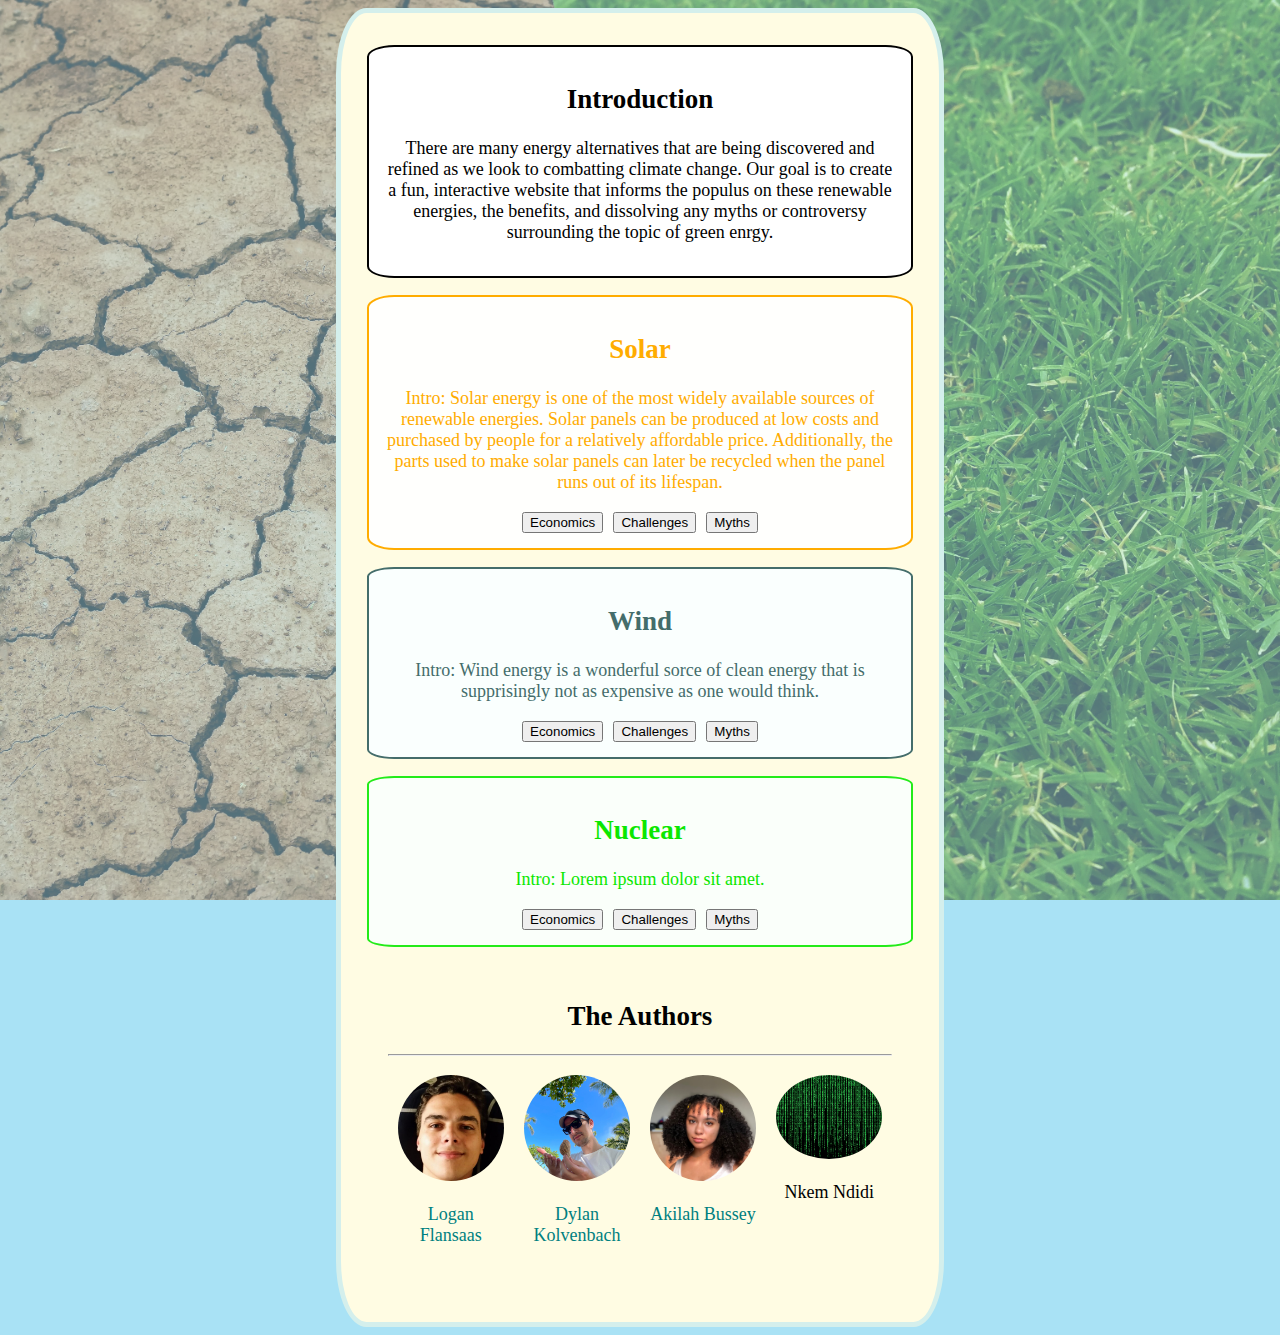
==== docs/index.html @ dd301346 "Update index.html" ====
<!DOCTYPE html>
<html>
<head>
	<title>Group 7 - Clean Energy for Dummies</title>
	<link rel="stylesheet" type="text/css" href="css/project.css">
	<script src="https://code.jquery.com/jquery-3.5.1.min.js" integrity="sha256-9/aliU8dGd2tb6OSsuzixeV4y/faTqgFtohetphbbj0=" crossorigin="anonymous"></script>
	<script src="js/project.js" defer></script>
</head>
<body>

	<div id="content">

		<div id="intro">
			<h2>Introduction</h2>
			<p>There are many energy alternatives that are being discovered and refined as we look to combatting climate change. Our goal is to create a fun, interactive website that informs the populus on these renewable energies, the benefits, and dissolving any myths or controversy surrounding the topic of green enrgy.</p>
		</div>

		<div id="solar">

			<h2>Solar</h2>

				<div id="solar-intro">
					<p> Intro: Solar energy is one of the most widely available sources of renewable energies. Solar panels can be produced at low costs and purchased by people for a relatively affordable price. Additionally,  the parts used to make solar panels can later be recycled when the panel runs out of its lifespan.</p>
				</div>

				<div id="solar-economics" class="solarL1" class="expand" >
					<h3> Economics </h3>
					<p> Economics: As stated, solar is one of the most abundant and cost-efficient energy alternatives available right now. In this section, we will break down the Costs, Materials, and Land usage that goes into the manufacturing and use of solar energy. </p>

						<div id="solar-cost" class="solarL2">
							<h3> Cost </h3>
							<p>Many factors go into the cost of solar panels, but for this purpose we will specifically look at residential solar panels. As of 2021, the average cost for purchasing a 10 kW system in the United States is around $20,424. Originally, this system would cost $27,600, but the federal government mandates a 26% tax credit to all solar customers in the country. Over the past five years, the cost of solar panels has fallen by 18%, only contributing to the affordability and accesibility of this efficient and reliable clean energy source.</p>
						</div>

						<div id="solar-materials" class="solarL2">
							<h3> Materials </h3>
							<p>There are two types of solar panels; polycrystalline (lower efficiency, budget-friendly) and monocrystalline (greater efficiency, fewer panels needed). China currently stands as the lowest cost manufacturer of solar panels coming in at around $0.50 per watt, or $165 per panel (for a 330W panel) for polycrystalline panels. Each solar panel is made up of five major components; Silicon solar cells, Metal frame, Glass, 12V wires, and a bus wire. Even with some expensive parts like the glass and solar cells, solar is one of the most cost-effective green energies available today.
 							</p>
						</div>

						<div id="solar-land" class="solarL2">
							<h3> Land </h3>
							<p>The beauty of solar is that it can be installed on roofs, which means that no extra land is used up by an installation. There are some exceptions regarding permits, but our focus is on a typical residential home, where you can usually get the permits to install on your roof.
 							</p>
						</div>

				</div>

				<div id="solar-challenges" class="solarL1" class="expand">
					<h3> Challenges </h3>
					<p> The switch to solar requires a clear mindset and goal for those utilizing it: Combat climate change while saving money. With that mindset, you'd think everyone would easily jump on board with switching to solar. Here are some of the challenges that come when discussing the possibility of a switch.</p>

						<div id="solar-challenge1" class="solarL2">
							<h3> Challenge 1: Money invested elsewhere </h3>
							<p>For this example, we will be looking at a more national scale than just residential solar panels. The oil and fossil fuel industries control the money of energy sources. Political leaders has investments in this industry for the purpose of capital gain among other factors. This poses a huge threat to the future of solar panels. No further investments from the ultra-rich does not allow for the national expansion of the switch to solar. </p>
						</div>

						<div id="solar-challenge2" class="solarL2">
							<h3> Challenge 2: Politically driven misinformation </h3>
							<p>There is an agenda set up by big oil companies along with the federal government to supress the switch to clean energies. As stated in Challenge 1, oil companies and the ultra-rich control the investments of energy sources. Because of the ties political heads have with big oil companies, there have been many misguided souls who have fallen for the trap of believing everything they hear. Many false statements have been spread on the internet about clean energy, specifically solar. Myths such as: "Solar panels suck energy out of the sun, killing it faster". This is not a joke, people actually beleive this. This is all part of an agenda set up by big oil companies to distract the populus from the real threat to our pockets and our planet. </p>
						</div>

						<div id="solar-challenge3" class="solarL2">
							<h3> Challenge 3: Energy storage</h3>
							<p>Solar has one noticeable flaw, intermittent charging and the storage of excess energy. Intermittent charging is a challenge that can't be overcome without storing excess energy. In dark hours, solar panels cannot absorb any light energy from the sun, so the energy that is not used to power homes, needs to be used up or stored. Although a solution for storing energy already exists in the form of a battery, the production of a battery to store that amount of energy is costly and typically unethical or harmful to the environment in some way. Finding a way to store energy so it can be used for later is an important discussion to have for the future of solar power and clean energy in general.</p>
						</div>

				</div>

				<div id="solar-myths" class="solarL1" class="expand">
					<h3> Myths </h3>
					<p> Myths: Solar energy and its benefits have been shrouded with backlash containing myths and controversies. Here are a few of those myths and mis-information.</p>

					<div id="solar-myth1" class="solarL2">
						<h3> Myth 1: Too expensive </h3>
						<p>As stated before, solar is one of the cheapest green energies and has the federal tax credit to save money. You can also save more than you invest with solar’s help to power your home.
 						</p>
					</div>

					<div id="solar-myth2" class="solarL2">
						<h3> Myth 2: Installation is complicated and maintenance is costly </h3>
						<p>Most companies take care of everything for you so you just have to pay them and everything is done for you. In terms oof the maintenance of solar panels, taking a garden hose and washing the surface of the panel to clear of dust and debris is typically all that needs to be done on a monthly basis.</p>
					</div>

					<div id="solar-myth3" class="solarL2">
						<h3> Myth 3: Unreliable </h3>
						<p>Unlike other energies, solar is a stationary system so none of the parts wear down. The materials used in the construction are accounted for when measuring up against the harmful exposure to sunlight for many years. The metal frame made from aluminum doesn't rust either, making it virtually indestructable when faced with daily weather patterns. Clouds and cold weather are also a common concern, but these factors do not drastically effect the perfomance of a solar panel.
 						</p>
					</div>

				</div>

		</div>

		<div id="wind">

			<h2>Wind</h2>

				<div id="wind-intro">
					<p> Intro: Wind energy is a wonderful sorce of clean energy that is supprisingly not as expensive as one would think. </p>
				</div>

				<div id="wind-economics" class="windL1" class="expand">
					<h3> Economics </h3>
					<p> Economics: Wind energy has a lot of potential to be a really good source of clean and affordable energy. These are broken down is sections of cost, materials and land usage. </p>

							<div id="wind-cost" class="windL2">
								<h3> Cost </h3>
								<p>
										 As of recently the cost of wind sourced energy per kWh has fallen between 44%-78%. Based on 2019 information the average globe-waited cost of onshore wind farms was USD $0.053/kWh while farms set in country and region areas were about between USD $0.051 and USD $0.099/kWh. Though with newer technologies the cost of wind energy is decreasing as time goes on.

								 </p>
							</div>

							<div id="wind-materials" class="windL2">
								<h3> Materials </h3>
								<p>
								The cost of construction of wind energy will vary depending on the region in which they are placed. The overall cost of construction over time has been going down as well. For instance, the average USA cost for onshore wind energy was about $1,391/kW based on 2019 research; which is about a 75% decrease since 2013. Then for most of the midwest states the average was $1,637/kW
							 </p>
							</div>

							<div id="wind-land" class="windL2">
								<h3> Land </h3>
								<p>
								 In the USA for direct land use wind turbines take up about per megawatt 3 quarters of an acre. 1.5 acres can fit 2/megawatt turbine

								 </p>
							</div>

				</div>

				<div id="wind-challenges" class="windL1" class="expand">
					<h3> Challenges </h3>
					<p> Challenges: As nice as it sounds to just switch over to wind energy there are still some challenges we need to overcome and understand. </p>

					<div id="wind-challenge1" class="windL2">
						<h3> Having Better understanding of wind flow in different regions </h3>
						<p> 1: When it comes to wind energy of course it relies on wind to generate energy. Though we need to have more knowledge and understanding of how wind flows in different areas with more complicated layouts. With filling this gap in our knowledge we would be able to more accurately and productively operate larger wind power plants. </p>
					</div>

					<div id="wind-challenge2" class="windL2">
						<h3> Improving the knowledge of wind turbines and the land </h3>
						<p> 2: Once again we have a bit of a gap in our knowledge on setting up the most efficient system and dynamics of these large rotating machines. The things we need to think about are things such as the sizing, whether it could be transportable, and also the recycling of the actual material. </p>
					</div>

					<div id="wind-challenge3" class="windL2">
						<h3> Making wind power operate with grid systems </h3>
						<p> 3:It is not so simple to switch over to wind centered energy, especially because there is already a system in place. So this can be challenging in being able to create a new system that is efficient and effective. The system will need to be able to be predictable, resilient as well as reliable.  </p>
					</div>

				</div>

				<div id="wind-myths" class="windL1" class="expand">
					<h3> Myths </h3>
					<p> Myths: There are a lot of myths about wind energy. here are a few of them. </p>

					<div id="wind-myth1" class="windL2">
						<h3>  1: Wind turbines are loud </h3>
						<p> Due to new technologies this no longer is an issue as these new technologies make the noise less noise as one would think. Plus the closest a wind turbine can be to homes is about 300 meters anyways. Also compared to a blow dry that perdises 80 to 90 decibels a wind turbine creates 40 decibels, so wind turbines are actually quieter than a blow dryer.
							</p>
          </div>
					<div id="wind-myth2" class="windL2">
						<h3>  2: Wind turbines cause a danger to birds </h3>
 						<p>
 							That can cause some harm to birds.
Though wind energy farms work with wildlife groups to help prevent bird death by turning off the turbines when birds are most active.

 						</p>
					</div>

					<div id="wind-myth3" class="windL2">
						<h3>  3: Wind turbines are inconsistent and unpredictable </h3>
						<p>
							It may be true that the wind itself can be quite inconsistent, so of course you'd think that the wind turbines might be too. Well that's not the case, most wind turbines There are batteries that are able to store extra and backup wind energy. So even if there “isn't any'' wind there are reserves
							 </p>
					</div>

				</div>

		</div>

		<div id="nuclear">

			<h2>Nuclear</h2>

				<div id="nuclear-intro">
					<p> Intro: Lorem ipsum dolor sit amet. </p>
				</div>

				<div id="nuclear-economics" class="nuclearL1" class="expand">
					<h3> Economics </h3>
					<p> Economics: Lorem ipsum dolor sit amet. </p>

					<div id="nuclear-cost" class="nuclearL2">
						<h3> Cost </h3>
						<p> Cost: Lorem ipsum dolor sit amet. </p>
					</div>

					<div id="nuclear-materials" class="nuclearL2">
						<h3> Materials </h3>
						<p> Materials: Lorem ipsum dolor sit amet. </p>
					</div>

					<div id="nuclear-land" class="nuclearL2">
						<h3> Land </h3>
						<p> Land: Lorem ipsum dolor sit amet. </p>
					</div>

				</div>

				<div id="nuclear-challenges" class="nuclearL1" class="expand">
					<h3> Challenges </h3>
					<p> Challenges: Lorem ipsum dolor sit amet. </p>

					<div id="nuclear-challenge1" class="nuclearL2">
						<h3> Challenge1 </h3>
						<p> 1: Lorem ipsum dolor sit amet. </p>
					</div>

					<div id="nuclear-challenge2" class="nuclearL2">
						<h3> Challenge2 </h3>
						<p> 2: Lorem ipsum dolor sit amet. </p>
					</div>

					<div id="nuclear-challenge3" class="nuclearL2">
						<h3> Challenge3 </h3>
						<p> 3: Lorem ipsum dolor sit amet. </p>
					</div>

				</div>

				<div id="nuclear-myths" class="nuclearL1" class="expand">
					<h3> Myths </h3>
					<p> Myths: Lorem ipsum dolor sit amet. </p>

					<div id="nuclear-myth1" class="nuclearL2">
						<h3> Myth1 </h3>
						<p> 1: Lorem ipsum dolor sit amet. </p>
					</div>

					<div id="nuclear-myth2" class="nuclearL2">
						<h3> Myth2 </h3>
						<p> 2: Lorem ipsum dolor sit amet. </p>
					</div>

					<div id="nuclear-myth3" class="nuclearL2">
						<h3> Myth3 </h3>
						<p> 3: Lorem ipsum dolor sit amet. </p>
					</div>

				</div>

		</div>

		<div id="authors">

			<h2>The Authors</h2><hr>

			<div class="row">
  			<div class="column">
    			<img id="Logan" src="img/Logan.jpg" style="width:100%">
					<p style="text-align:center;"> <a href= "https://g4m3rpri3st.github.io/art101/index.html">Logan Flansaas</a></p>
	  		</div>
	  		<div class="column">
	    		<img id="Dylan" src="img/Dylan.jpg" style="width:100%">
					<p style="text-align:center;"> <a href="https://dkolvenb.github.io/art101/dkolvenbach.html">Dylan Kolvenbach</a></p>
	  		</div>
	  		<div class="column">
	    		<img id="Akilah" src="img/Akilah.jpg" style="width:100%">
					<p style="text-align:center;"> <a href="https://akilahsb.github.io/art101/"> Akilah Bussey</a></p>
	  		</div>
				<div class="column">
	    		<img id="Nkem" src="img/matrix.jpg" style="width:100%">
					<p style="text-align:center;"> Nkem Ndidi</p>
	  		</div>
			</div>
		</div>

	</div>
</body>
</html>
---- docs/css/project.css ----
body {
  background-color: #a9e2f5;
  align-content: center;
}

body::after {
  content: "";
  background-image: url("../img/climateContrast.jpg");
  background-repeat: no-repeat;
  background-size: cover;
  opacity: 0.5;
  left: 0;
  top: 0;
  width: 100%;
  height: 100%;
  background-position: center;
  position: fixed;
  z-index: -1;
}

#content {
  background-color: #FFFCE3;
  width: 45%;
  min-height: 500px;
  padding: 15px;
  margin: auto;
  border: solid 5px #d4efec;
  font-size: 18px;
  border-radius: 5%;
}

#intro {
  background-color: #FFFFFF;
  border: solid 2px #000000;
  border-radius: 5%;
  padding: 15px;
  width: 90%;
  margin: auto;
  margin-top: 3%;
  text-align: center;
}

#solar {
  color: #FFAC00;
  background-color: #FFFFFD;
  border: solid 2px #FFAC00;
  border-radius: 5%;
  padding: 15px;
  width: 90%;
  margin: auto;
  margin-top: 3%;
  text-align: center;
}

#wind {
  color: #446D6B;
  background-color: #FAFFFE;
  border: solid 2px #446D6B;
  border-radius: 5%;
  padding: 15px;
  width: 90%;
  margin: auto;
  margin-top: 3%;
  text-align: center;
}

#nuclear {
  color: #0BE700;
  background-color: #FAFFFA;
  border: solid 2px #23EB19;
  border-radius: 5%;
  padding: 15px;
  width: 90%;
  margin: auto;
  margin-top: 3%;
  text-align: center;
}

#authors {
  padding: 15px;
  margin: 3%;
  text-align: center;
}

.button {
  margin-left: 1%;
  margin-right: 1%;
}

.row {
  display: flex;
}

.column {
  flex: 25%;
  margin: 2%;
}

#Logan {
  border-radius: 50%;
}

#Dylan {
  border-radius: 50%;
}

#Akilah {
  border-radius: 50%;
}

#Nkem {
  border-radius: 50%;
}

.expand {
  display: none;
}

.solarL1{
  display: none;
}

.solarL2{
  display: none;
}

.windL1{
  display: none;
}

.windL2{
  display: none;
}

.nuclearL1{
  display: none;
}

.nuclearL2{
  display: none;
}

a:link {
  text-decoration: none;
  color: teal;
}

a:visited {
  text-decoration: none;
  color: teal;
}

a:hover {
  text-decoration: underline;
}
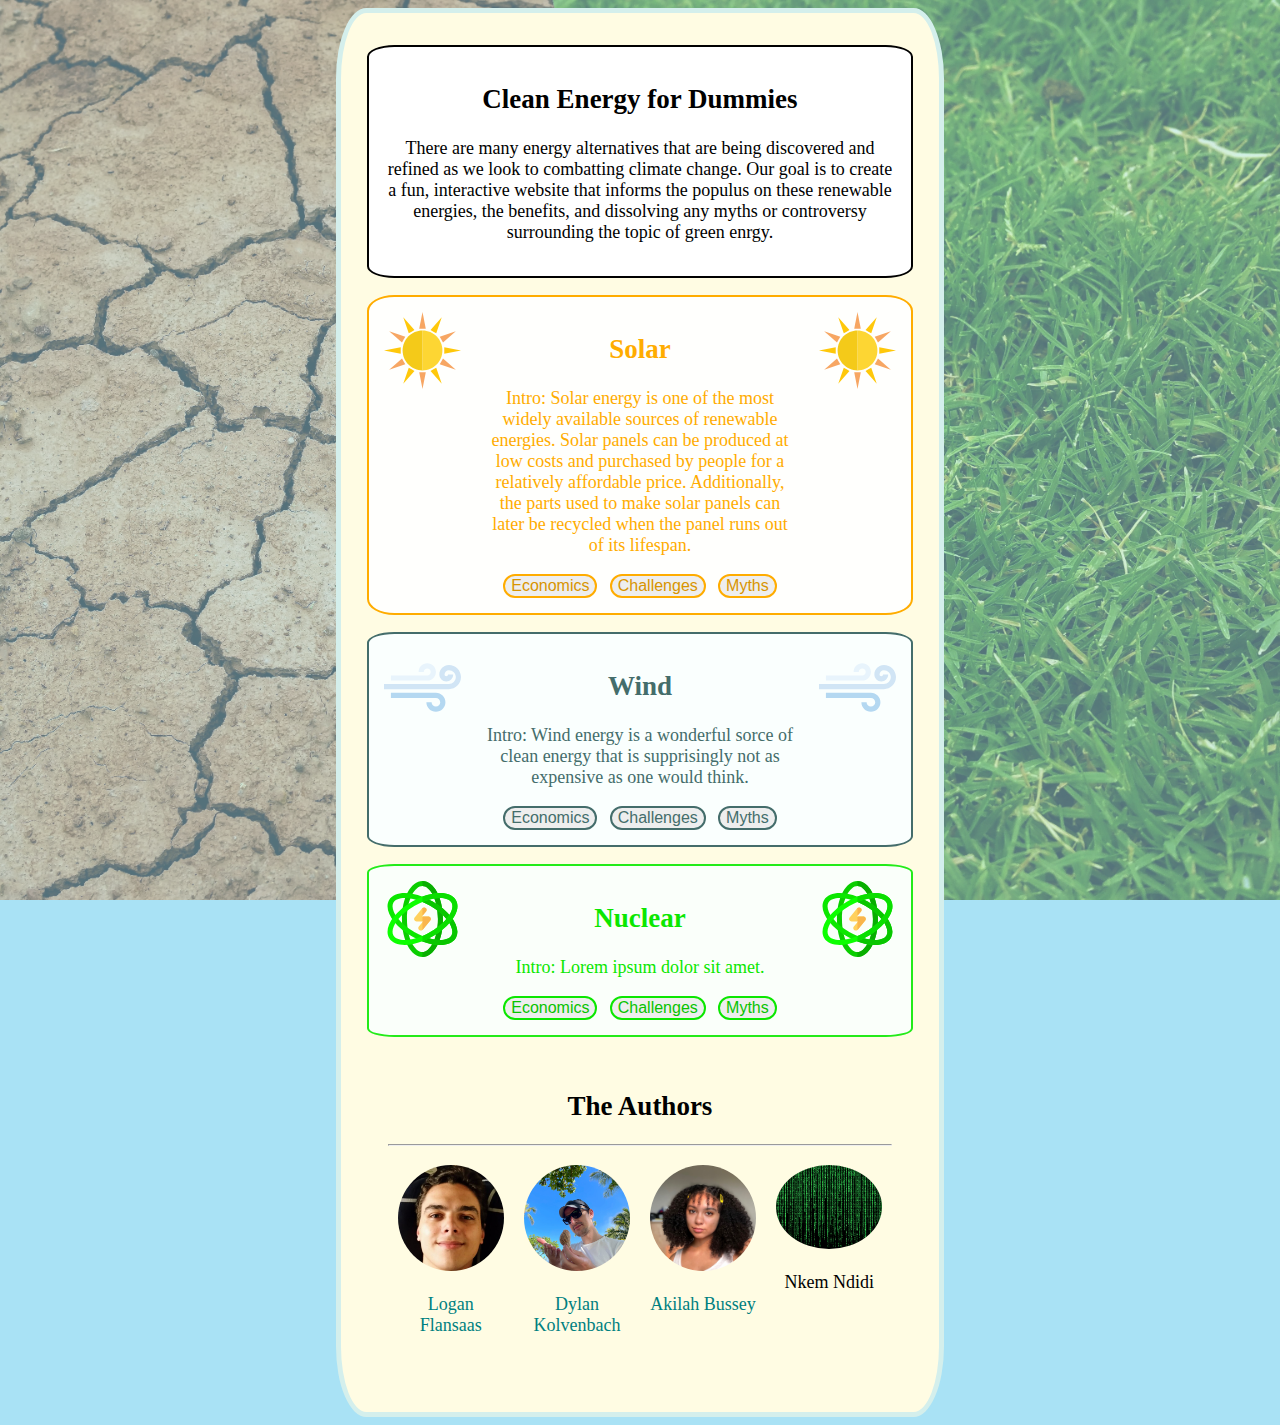
==== commit 2f0eb99e: "Pictures and buttons" ====
--- a/docs/index.html
+++ b/docs/index.html
@@ -11,13 +11,14 @@
 	<div id="content">
 
 		<div id="intro">
-			<h2>Introduction</h2>
+			<h2>Clean Energy for Dummies</h2>
 			<p>There are many energy alternatives that are being discovered and refined as we look to combatting climate change. Our goal is to create a fun, interactive website that informs the populus on these renewable energies, the benefits, and dissolving any myths or controversy surrounding the topic of green enrgy.</p>
 		</div>
 
 		<div id="solar">
 
-			<h2>Solar</h2>
+			<img src="img/sun.svg" class="icon" align="left"><img src="img/sun.svg" class="icon" align="right">
+			<h2> Solar </h2>
 
 				<div id="solar-intro">
 					<p> Intro: Solar energy is one of the most widely available sources of renewable energies. Solar panels can be produced at low costs and purchased by people for a relatively affordable price. Additionally,  the parts used to make solar panels can later be recycled when the panel runs out of its lifespan.</p>
@@ -94,7 +95,8 @@
 
 		<div id="wind">
 
-			<h2>Wind</h2>
+			<img src="img/wind.svg" class="icon" align="left"><img src="img/wind.svg" class="icon" align="right">
+			<h2> Wind </h2>
 
 				<div id="wind-intro">
 					<p> Intro: Wind energy is a wonderful sorce of clean energy that is supprisingly not as expensive as one would think. </p>
@@ -181,6 +183,7 @@
 
 		<div id="nuclear">
 
+			<img src="img/atomic.svg" class="icon" align="left"><img src="img/atomic.svg" class="icon" align="right">
 			<h2>Nuclear</h2>
 
 				<div id="nuclear-intro">
--- a/docs/css/project.css
+++ b/docs/css/project.css
@@ -52,6 +52,11 @@
   text-align: center;
 }
 
+#solar-intro {
+  max-width: 60%;
+  margin: auto;
+}
+
 #wind {
   color: #446D6B;
   background-color: #FAFFFE;
@@ -64,6 +69,11 @@
   text-align: center;
 }
 
+#wind-intro {
+  max-width: 60%;
+  margin: auto;
+}
+
 #nuclear {
   color: #0BE700;
   background-color: #FAFFFA;
@@ -76,15 +86,80 @@
   text-align: center;
 }
 
+#nuclear-intro {
+  max-width: 60%;
+  margin: auto;
+}
+
 #authors {
   padding: 15px;
   margin: 3%;
   text-align: center;
 }
 
-.button {
-  margin-left: 1%;
-  margin-right: 1%;
+.icon {
+  height: 15%;
+  width: 15%;
+}
+
+.solarBtn {
+  margin-left: 2%;
+  margin-right: 2%;
+  border-radius: 12px;
+  color: #D89400;
+  background-color: #EEEEEE;
+  border: 2px solid #FFAC00;
+  font-size: 16px;
+  transition-duration: 0.25s;
+}
+
+.solarBtn:hover {
+  background-color: #FFAC00;
+  color: #FFFFFF;
+}
+
+.solarBtn:active {
+  opacity: 0.7;
+}
+
+.windBtn {
+  margin-left: 2%;
+  margin-right: 2%;
+  border-radius: 12px;
+  color: #446D6B;
+  background-color: #EEEEEE;
+  border: 2px solid #446D6B;
+  font-size: 16px;
+  transition-duration: 0.25s;
+}
+
+.windBtn:hover {
+  background-color: #446D6B;
+  color: #FFFFFF;
+}
+
+.windBtn:active {
+  opacity: 0.7;
+}
+
+.nuclearBtn {
+  margin-left: 2%;
+  margin-right: 2%;
+  border-radius: 12px;
+  color: #09C300;
+  background-color: #EEEEEE;
+  border: 2px solid #0BE700;
+  font-size: 16px;
+  transition-duration: 0.2s;
+}
+
+.nuclearBtn:hover {
+  background-color: #0BE700;
+  color: #FFFFFF;
+}
+
+.nuclearBtn:active {
+  opacity: 0.7;
 }
 
 .row {
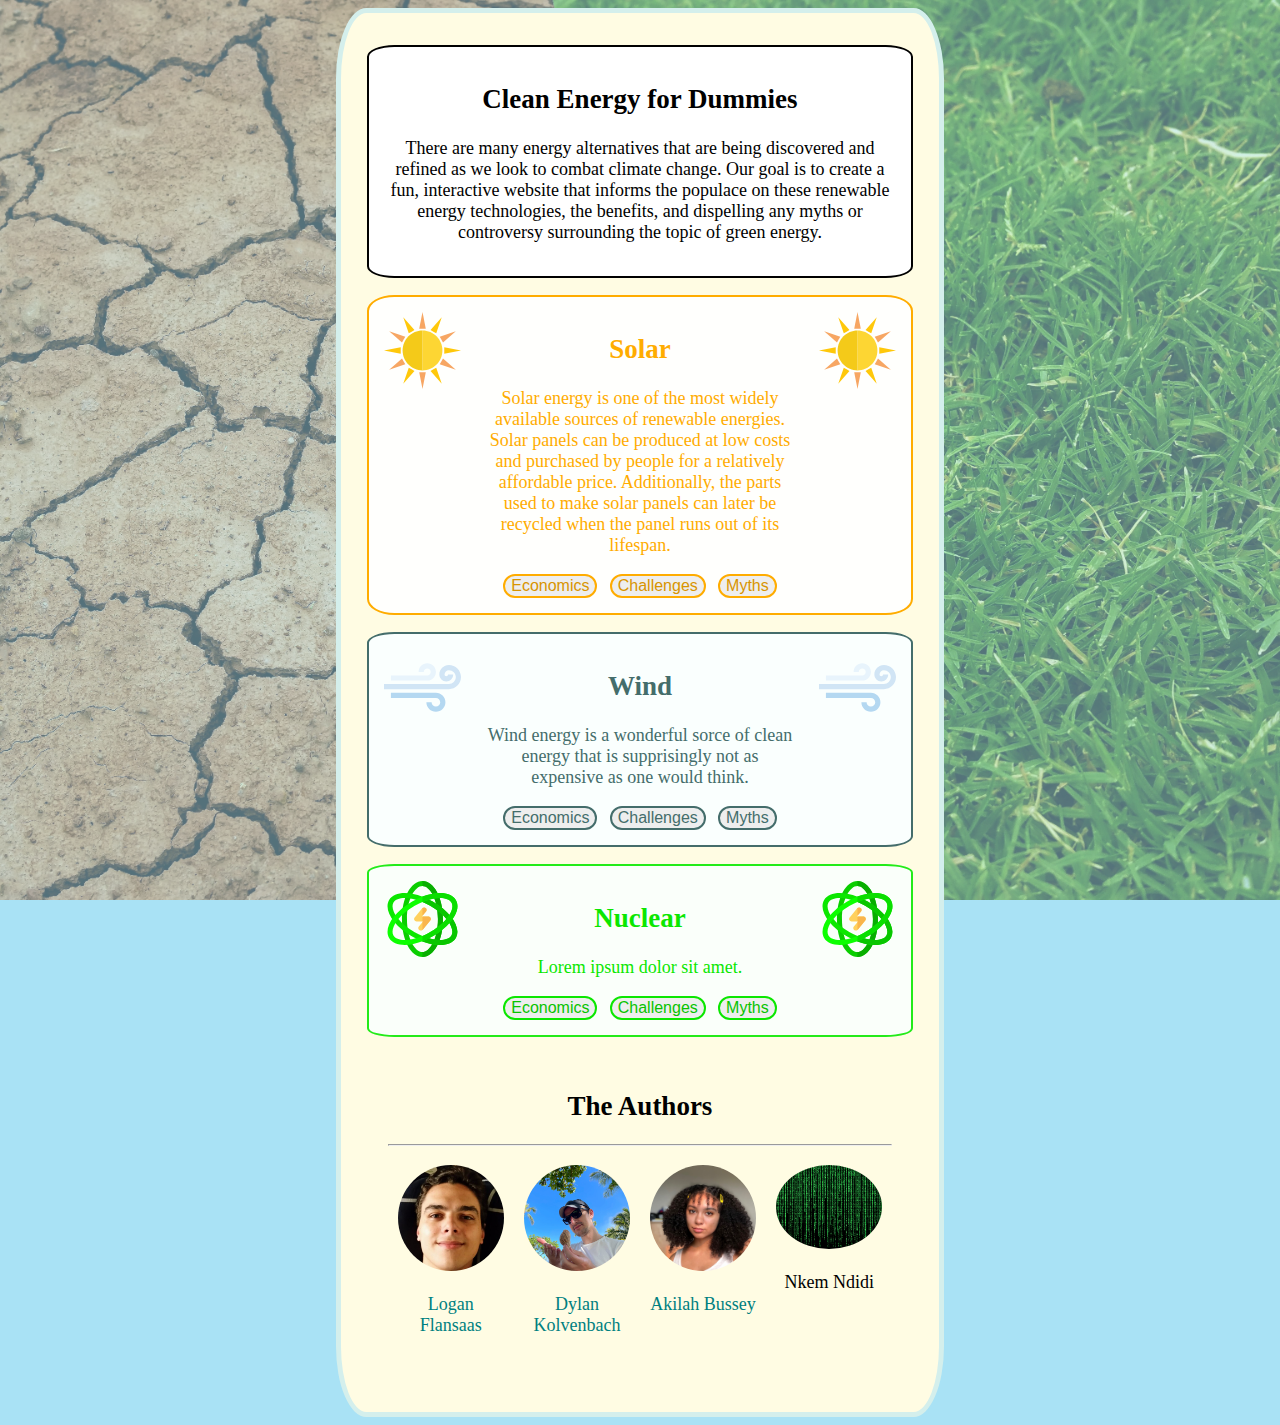
==== commit d1b7a6ce: "Update index.html" ====
--- a/docs/index.html
+++ b/docs/index.html
@@ -12,7 +12,7 @@
 
 		<div id="intro">
 			<h2>Clean Energy for Dummies</h2>
-			<p>There are many energy alternatives that are being discovered and refined as we look to combatting climate change. Our goal is to create a fun, interactive website that informs the populus on these renewable energies, the benefits, and dissolving any myths or controversy surrounding the topic of green enrgy.</p>
+			<p>There are many energy alternatives that are being discovered and refined as we look to combat climate change. Our goal is to create a fun, interactive website that informs the populace on these renewable energy technologies, the benefits, and dispelling any myths or controversy surrounding the topic of green energy.</p>
 		</div>
 
 		<div id="solar">
@@ -21,12 +21,12 @@
 			<h2> Solar </h2>
 
 				<div id="solar-intro">
-					<p> Intro: Solar energy is one of the most widely available sources of renewable energies. Solar panels can be produced at low costs and purchased by people for a relatively affordable price. Additionally,  the parts used to make solar panels can later be recycled when the panel runs out of its lifespan.</p>
+					<p> Solar energy is one of the most widely available sources of renewable energies. Solar panels can be produced at low costs and purchased by people for a relatively affordable price. Additionally,  the parts used to make solar panels can later be recycled when the panel runs out of its lifespan.</p>
 				</div>
 
 				<div id="solar-economics" class="solarL1" class="expand" >
 					<h3> Economics </h3>
-					<p> Economics: As stated, solar is one of the most abundant and cost-efficient energy alternatives available right now. In this section, we will break down the Costs, Materials, and Land usage that goes into the manufacturing and use of solar energy. </p>
+					<p> As stated, solar is one of the most abundant and cost-efficient energy alternatives available right now. In this section, we will break down the Costs, Materials, and Land usage that goes into the manufacturing and use of solar energy. </p>
 
 						<div id="solar-cost" class="solarL2">
 							<h3> Cost </h3>
@@ -70,7 +70,7 @@
 
 				<div id="solar-myths" class="solarL1" class="expand">
 					<h3> Myths </h3>
-					<p> Myths: Solar energy and its benefits have been shrouded with backlash containing myths and controversies. Here are a few of those myths and mis-information.</p>
+					<p> Solar energy and its benefits have been shrouded with backlash containing myths and controversies. Here are a few of those myths and mis-information.</p>
 
 					<div id="solar-myth1" class="solarL2">
 						<h3> Myth 1: Too expensive </h3>
@@ -99,12 +99,12 @@
 			<h2> Wind </h2>
 
 				<div id="wind-intro">
-					<p> Intro: Wind energy is a wonderful sorce of clean energy that is supprisingly not as expensive as one would think. </p>
+					<p> Wind energy is a wonderful sorce of clean energy that is supprisingly not as expensive as one would think. </p>
 				</div>
 
 				<div id="wind-economics" class="windL1" class="expand">
 					<h3> Economics </h3>
-					<p> Economics: Wind energy has a lot of potential to be a really good source of clean and affordable energy. These are broken down is sections of cost, materials and land usage. </p>
+					<p> Wind energy has a lot of potential to be a really good source of clean and affordable energy. These are broken down is sections of cost, materials and land usage. </p>
 
 							<div id="wind-cost" class="windL2">
 								<h3> Cost </h3>
@@ -133,7 +133,7 @@
 
 				<div id="wind-challenges" class="windL1" class="expand">
 					<h3> Challenges </h3>
-					<p> Challenges: As nice as it sounds to just switch over to wind energy there are still some challenges we need to overcome and understand. </p>
+					<p> As nice as it sounds to just switch over to wind energy there are still some challenges we need to overcome and understand. </p>
 
 					<div id="wind-challenge1" class="windL2">
 						<h3> Having Better understanding of wind flow in different regions </h3>
@@ -154,7 +154,7 @@
 
 				<div id="wind-myths" class="windL1" class="expand">
 					<h3> Myths </h3>
-					<p> Myths: There are a lot of myths about wind energy. here are a few of them. </p>
+					<p> There are a lot of myths about wind energy. here are a few of them. </p>
 
 					<div id="wind-myth1" class="windL2">
 						<h3>  1: Wind turbines are loud </h3>
@@ -187,33 +187,33 @@
 			<h2>Nuclear</h2>
 
 				<div id="nuclear-intro">
-					<p> Intro: Lorem ipsum dolor sit amet. </p>
+					<p> Lorem ipsum dolor sit amet. </p>
 				</div>
 
 				<div id="nuclear-economics" class="nuclearL1" class="expand">
 					<h3> Economics </h3>
-					<p> Economics: Lorem ipsum dolor sit amet. </p>
+					<p> Lorem ipsum dolor sit amet. </p>
 
 					<div id="nuclear-cost" class="nuclearL2">
 						<h3> Cost </h3>
-						<p> Cost: Lorem ipsum dolor sit amet. </p>
+						<p> Lorem ipsum dolor sit amet. </p>
 					</div>
 
 					<div id="nuclear-materials" class="nuclearL2">
 						<h3> Materials </h3>
-						<p> Materials: Lorem ipsum dolor sit amet. </p>
+						<p> Lorem ipsum dolor sit amet. </p>
 					</div>
 
 					<div id="nuclear-land" class="nuclearL2">
 						<h3> Land </h3>
-						<p> Land: Lorem ipsum dolor sit amet. </p>
+						<p> Lorem ipsum dolor sit amet. </p>
 					</div>
 
 				</div>
 
 				<div id="nuclear-challenges" class="nuclearL1" class="expand">
 					<h3> Challenges </h3>
-					<p> Challenges: Lorem ipsum dolor sit amet. </p>
+					<p> Lorem ipsum dolor sit amet. </p>
 
 					<div id="nuclear-challenge1" class="nuclearL2">
 						<h3> Challenge1 </h3>
@@ -234,7 +234,7 @@
 
 				<div id="nuclear-myths" class="nuclearL1" class="expand">
 					<h3> Myths </h3>
-					<p> Myths: Lorem ipsum dolor sit amet. </p>
+					<p> Lorem ipsum dolor sit amet. </p>
 
 					<div id="nuclear-myth1" class="nuclearL2">
 						<h3> Myth1 </h3>
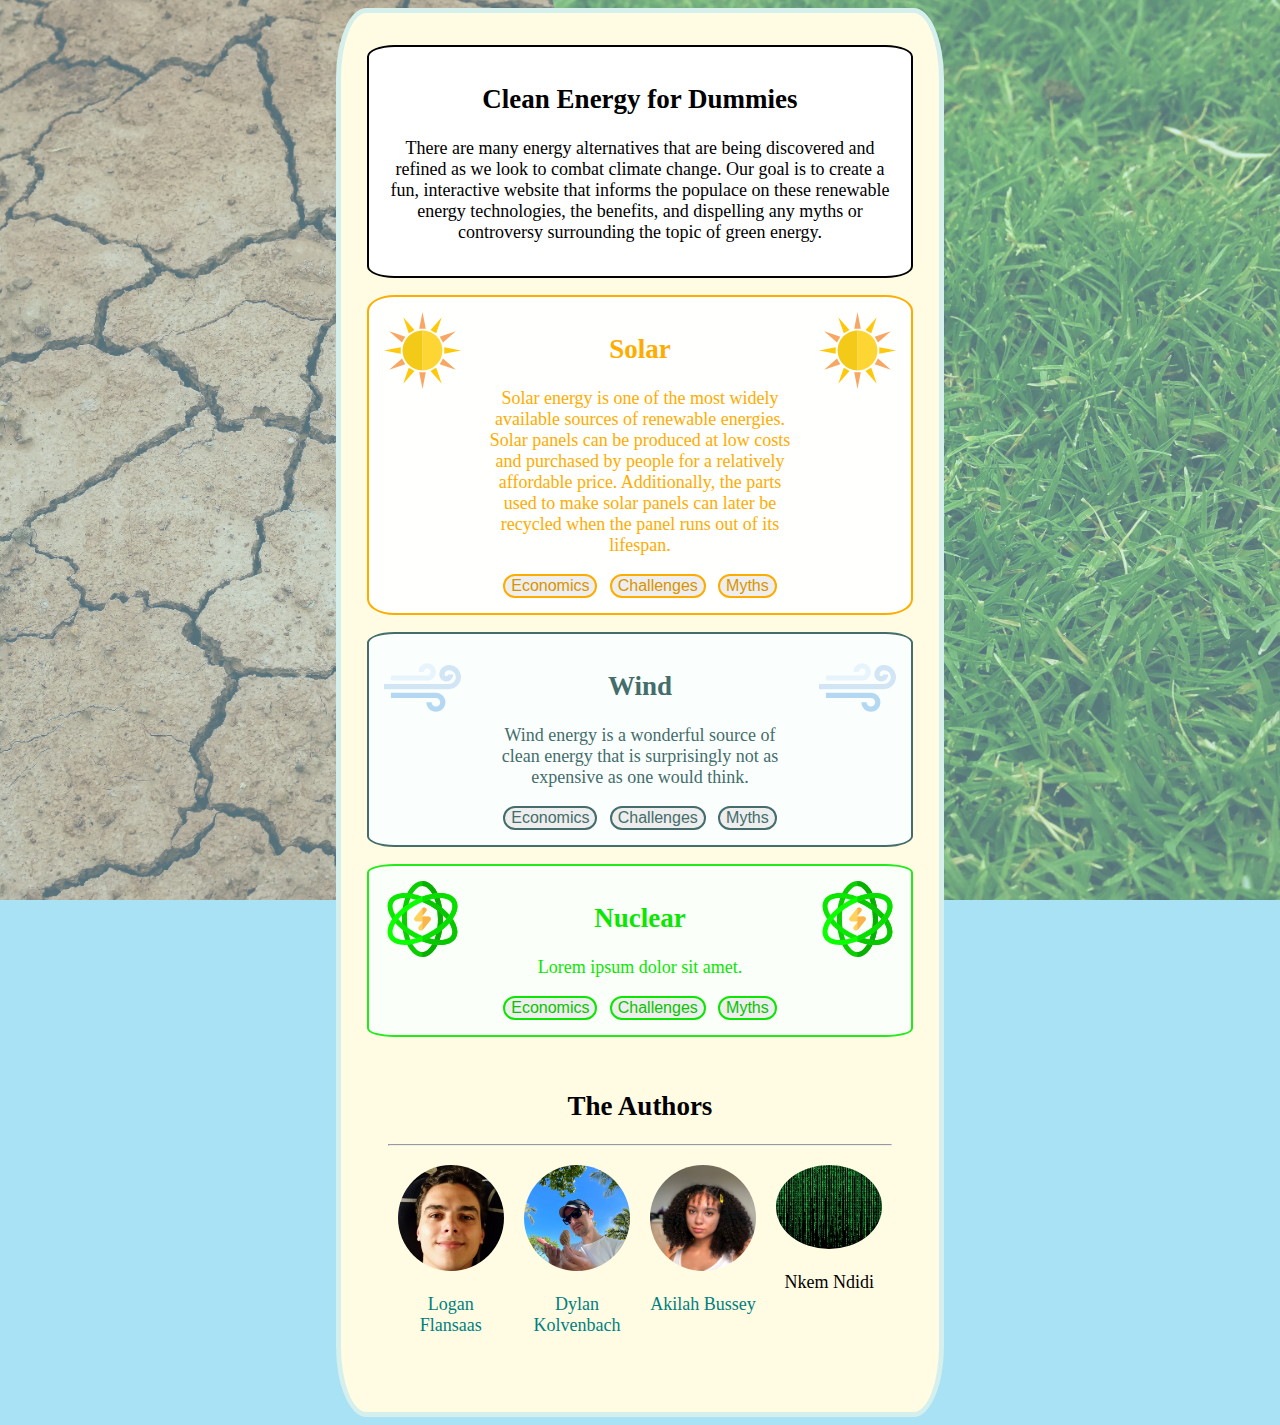
==== commit 71a94d3b: "Update index.html" ====
--- a/docs/index.html
+++ b/docs/index.html
@@ -99,7 +99,7 @@
 			<h2> Wind </h2>
 
 				<div id="wind-intro">
-					<p> Wind energy is a wonderful sorce of clean energy that is supprisingly not as expensive as one would think. </p>
+					<p> Wind energy is a wonderful source of clean energy that is surprisingly not as expensive as one would think. </p>
 				</div>
 
 				<div id="wind-economics" class="windL1" class="expand">
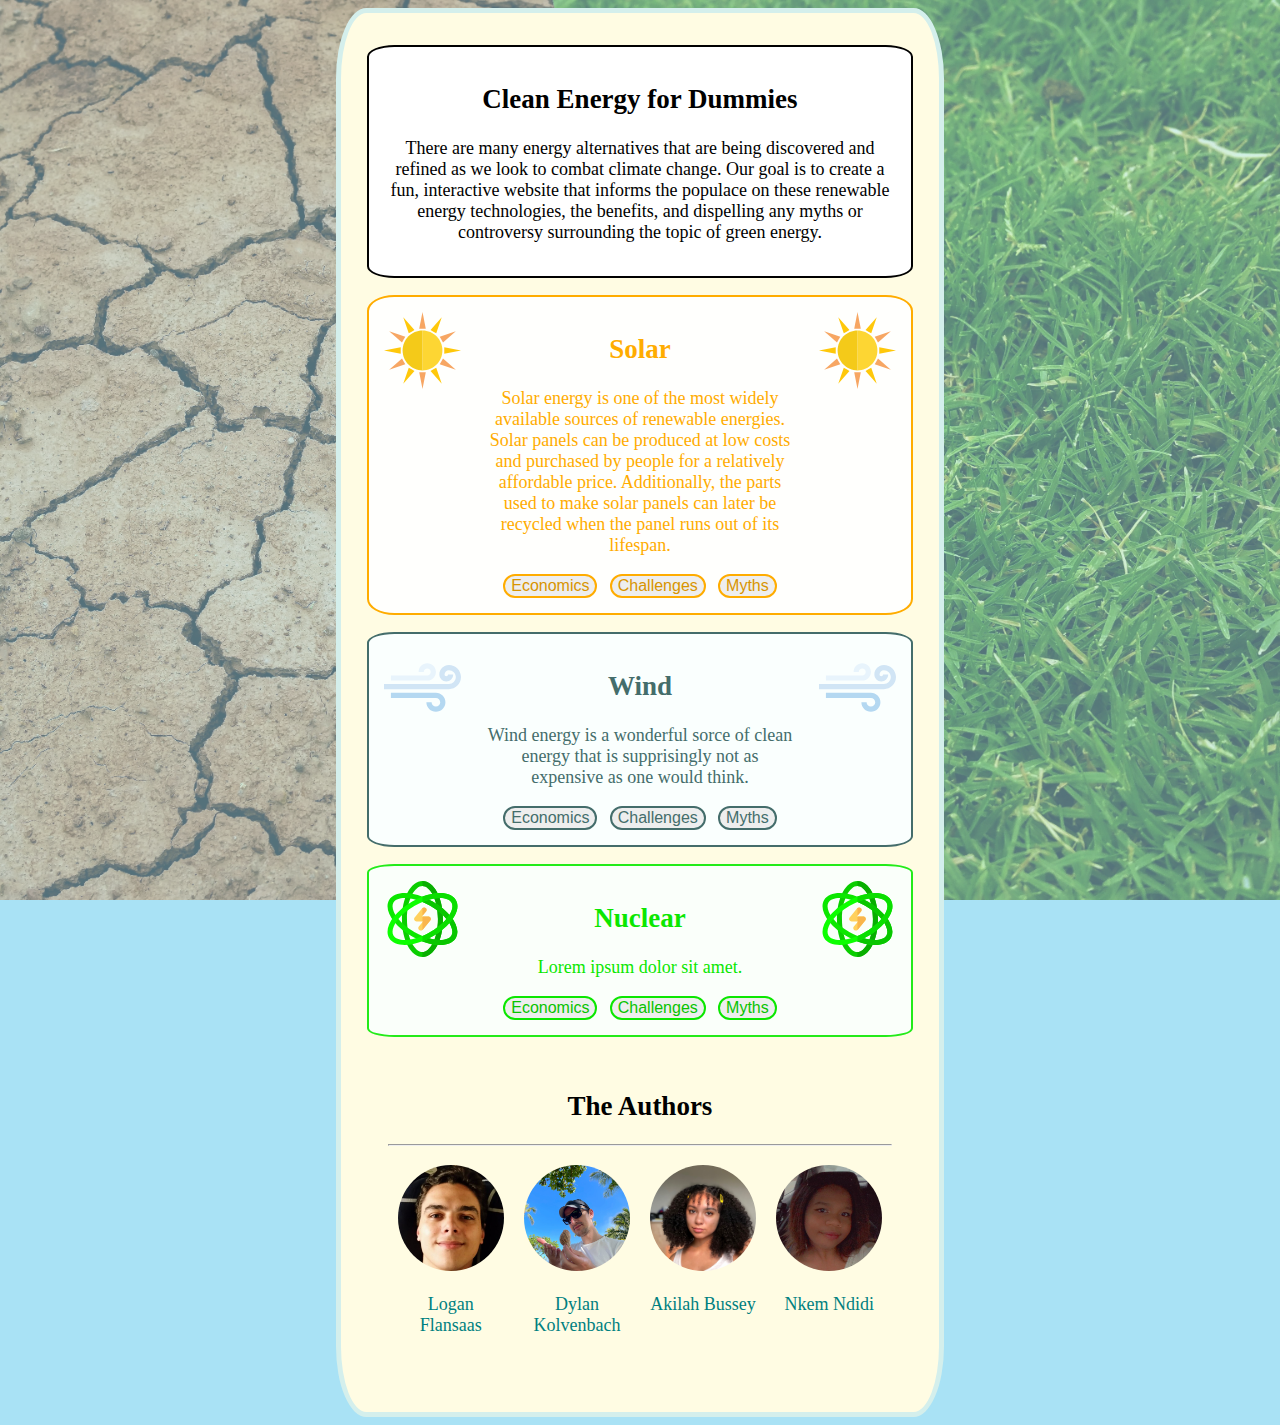
==== commit 034684b4: "Added Nkem" ====
--- a/docs/index.html
+++ b/docs/index.html
@@ -99,7 +99,7 @@
 			<h2> Wind </h2>
 
 				<div id="wind-intro">
-					<p> Wind energy is a wonderful source of clean energy that is surprisingly not as expensive as one would think. </p>
+					<p> Wind energy is a wonderful sorce of clean energy that is supprisingly not as expensive as one would think. </p>
 				</div>
 
 				<div id="wind-economics" class="windL1" class="expand">
@@ -273,8 +273,8 @@
 					<p style="text-align:center;"> <a href="https://akilahsb.github.io/art101/"> Akilah Bussey</a></p>
 	  		</div>
 				<div class="column">
-	    		<img id="Nkem" src="img/matrix.jpg" style="width:100%">
-					<p style="text-align:center;"> Nkem Ndidi</p>
+	    		<img id="Nkem" src="img/Nkem.jpg" style="width:100%">
+					<p style="text-align:center;"> <a href="https://akilahsb.github.io/art101/"> Nkem Ndidi </a></p>
 	  		</div>
 			</div>
 		</div>
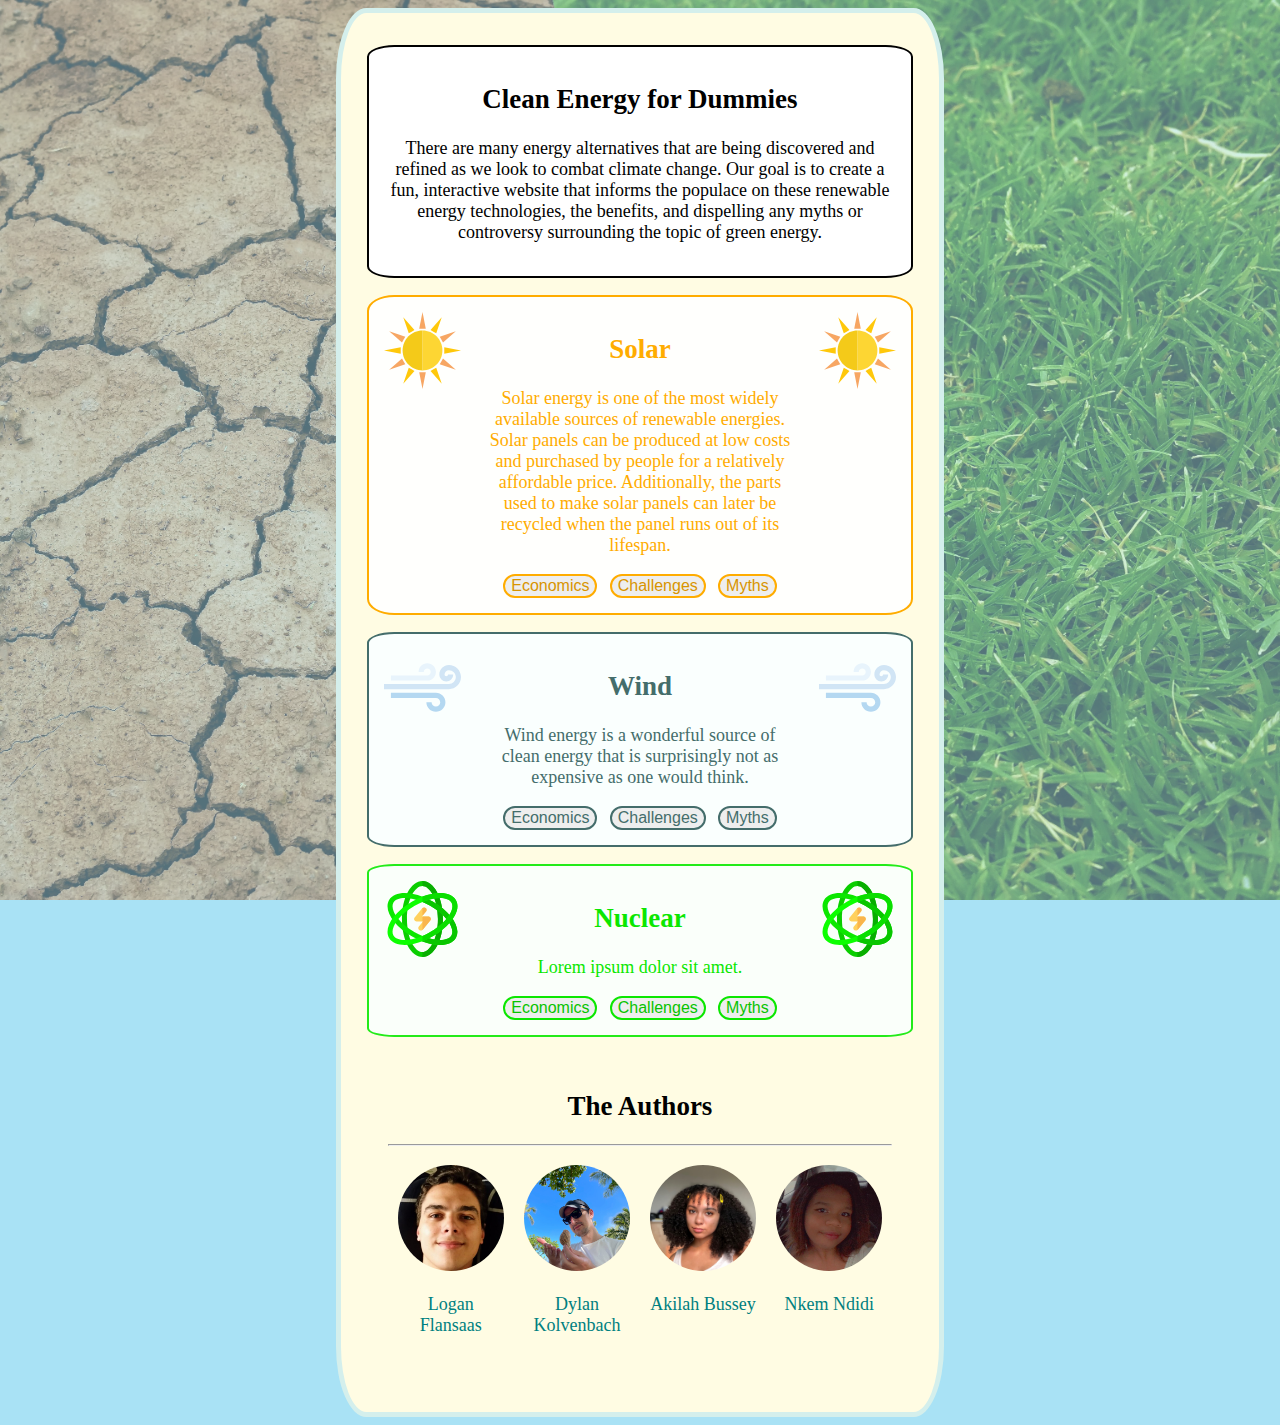
==== commit c387c997: "Merge branch 'main' of https://github.com/G4m3rpri3st/art_101_Energy_Dummies" ====
--- a/docs/index.html
+++ b/docs/index.html
@@ -99,7 +99,7 @@
 			<h2> Wind </h2>
 
 				<div id="wind-intro">
-					<p> Wind energy is a wonderful sorce of clean energy that is supprisingly not as expensive as one would think. </p>
+					<p> Wind energy is a wonderful source of clean energy that is surprisingly not as expensive as one would think. </p>
 				</div>
 
 				<div id="wind-economics" class="windL1" class="expand">
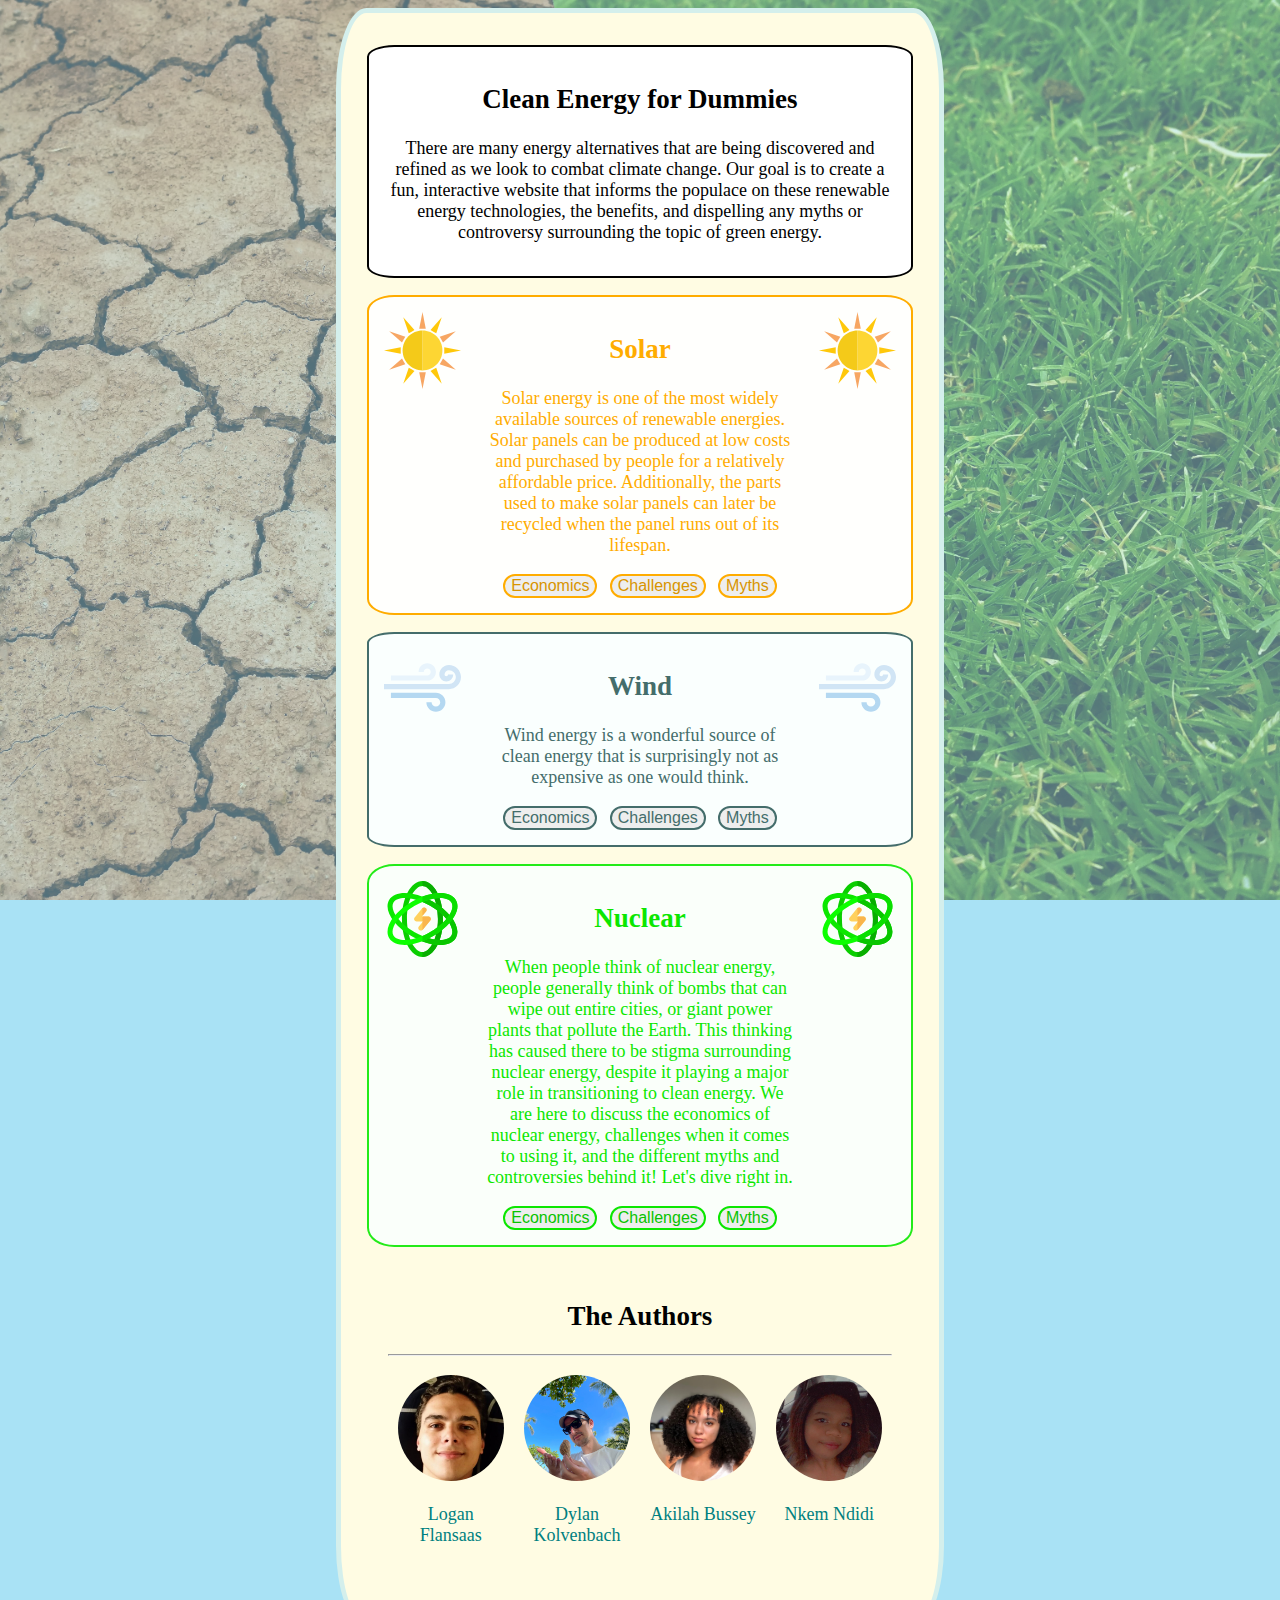
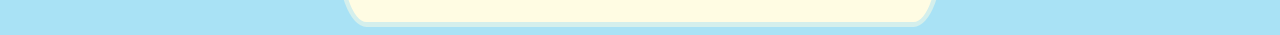
==== commit 1a81cd6b: "Update index.html" ====
--- a/docs/index.html
+++ b/docs/index.html
@@ -52,17 +52,17 @@
 					<p> The switch to solar requires a clear mindset and goal for those utilizing it: Combat climate change while saving money. With that mindset, you'd think everyone would easily jump on board with switching to solar. Here are some of the challenges that come when discussing the possibility of a switch.</p>
 
 						<div id="solar-challenge1" class="solarL2">
-							<h3> Challenge 1: Money invested elsewhere </h3>
+							<h3> Money invested elsewhere </h3>
 							<p>For this example, we will be looking at a more national scale than just residential solar panels. The oil and fossil fuel industries control the money of energy sources. Political leaders has investments in this industry for the purpose of capital gain among other factors. This poses a huge threat to the future of solar panels. No further investments from the ultra-rich does not allow for the national expansion of the switch to solar. </p>
 						</div>
 
 						<div id="solar-challenge2" class="solarL2">
-							<h3> Challenge 2: Politically driven misinformation </h3>
+							<h3> Politically driven misinformation </h3>
 							<p>There is an agenda set up by big oil companies along with the federal government to supress the switch to clean energies. As stated in Challenge 1, oil companies and the ultra-rich control the investments of energy sources. Because of the ties political heads have with big oil companies, there have been many misguided souls who have fallen for the trap of believing everything they hear. Many false statements have been spread on the internet about clean energy, specifically solar. Myths such as: "Solar panels suck energy out of the sun, killing it faster". This is not a joke, people actually beleive this. This is all part of an agenda set up by big oil companies to distract the populus from the real threat to our pockets and our planet. </p>
 						</div>
 
 						<div id="solar-challenge3" class="solarL2">
-							<h3> Challenge 3: Energy storage</h3>
+							<h3> Energy storage</h3>
 							<p>Solar has one noticeable flaw, intermittent charging and the storage of excess energy. Intermittent charging is a challenge that can't be overcome without storing excess energy. In dark hours, solar panels cannot absorb any light energy from the sun, so the energy that is not used to power homes, needs to be used up or stored. Although a solution for storing energy already exists in the form of a battery, the production of a battery to store that amount of energy is costly and typically unethical or harmful to the environment in some way. Finding a way to store energy so it can be used for later is an important discussion to have for the future of solar power and clean energy in general.</p>
 						</div>
 
@@ -73,18 +73,18 @@
 					<p> Solar energy and its benefits have been shrouded with backlash containing myths and controversies. Here are a few of those myths and mis-information.</p>
 
 					<div id="solar-myth1" class="solarL2">
-						<h3> Myth 1: Too expensive </h3>
+						<h3> Too expensive </h3>
 						<p>As stated before, solar is one of the cheapest green energies and has the federal tax credit to save money. You can also save more than you invest with solar’s help to power your home.
  						</p>
 					</div>
 
 					<div id="solar-myth2" class="solarL2">
-						<h3> Myth 2: Installation is complicated and maintenance is costly </h3>
+						<h3> Installation is complicated and maintenance is costly </h3>
 						<p>Most companies take care of everything for you so you just have to pay them and everything is done for you. In terms oof the maintenance of solar panels, taking a garden hose and washing the surface of the panel to clear of dust and debris is typically all that needs to be done on a monthly basis.</p>
 					</div>
 
 					<div id="solar-myth3" class="solarL2">
-						<h3> Myth 3: Unreliable </h3>
+						<h3> Unreliable </h3>
 						<p>Unlike other energies, solar is a stationary system so none of the parts wear down. The materials used in the construction are accounted for when measuring up against the harmful exposure to sunlight for many years. The metal frame made from aluminum doesn't rust either, making it virtually indestructable when faced with daily weather patterns. Clouds and cold weather are also a common concern, but these factors do not drastically effect the perfomance of a solar panel.
  						</p>
 					</div>
@@ -137,17 +137,17 @@
 
 					<div id="wind-challenge1" class="windL2">
 						<h3> Having Better understanding of wind flow in different regions </h3>
-						<p> 1: When it comes to wind energy of course it relies on wind to generate energy. Though we need to have more knowledge and understanding of how wind flows in different areas with more complicated layouts. With filling this gap in our knowledge we would be able to more accurately and productively operate larger wind power plants. </p>
+						<p> When it comes to wind energy of course it relies on wind to generate energy. Though we need to have more knowledge and understanding of how wind flows in different areas with more complicated layouts. With filling this gap in our knowledge we would be able to more accurately and productively operate larger wind power plants. </p>
 					</div>
 
 					<div id="wind-challenge2" class="windL2">
 						<h3> Improving the knowledge of wind turbines and the land </h3>
-						<p> 2: Once again we have a bit of a gap in our knowledge on setting up the most efficient system and dynamics of these large rotating machines. The things we need to think about are things such as the sizing, whether it could be transportable, and also the recycling of the actual material. </p>
+						<p> Once again we have a bit of a gap in our knowledge on setting up the most efficient system and dynamics of these large rotating machines. The things we need to think about are things such as the sizing, whether it could be transportable, and also the recycling of the actual material. </p>
 					</div>
 
 					<div id="wind-challenge3" class="windL2">
 						<h3> Making wind power operate with grid systems </h3>
-						<p> 3:It is not so simple to switch over to wind centered energy, especially because there is already a system in place. So this can be challenging in being able to create a new system that is efficient and effective. The system will need to be able to be predictable, resilient as well as reliable.  </p>
+						<p> It is not so simple to switch over to wind centered energy, especially because there is already a system in place. So this can be challenging in being able to create a new system that is efficient and effective. The system will need to be able to be predictable, resilient as well as reliable.  </p>
 					</div>
 
 				</div>
@@ -157,12 +157,12 @@
 					<p> There are a lot of myths about wind energy. here are a few of them. </p>
 
 					<div id="wind-myth1" class="windL2">
-						<h3>  1: Wind turbines are loud </h3>
+						<h3> Wind turbines are loud </h3>
 						<p> Due to new technologies this no longer is an issue as these new technologies make the noise less noise as one would think. Plus the closest a wind turbine can be to homes is about 300 meters anyways. Also compared to a blow dry that perdises 80 to 90 decibels a wind turbine creates 40 decibels, so wind turbines are actually quieter than a blow dryer.
 							</p>
           </div>
 					<div id="wind-myth2" class="windL2">
-						<h3>  2: Wind turbines cause a danger to birds </h3>
+						<h3> Wind turbines cause a danger to birds </h3>
  						<p>
  							That can cause some harm to birds.
 Though wind energy farms work with wildlife groups to help prevent bird death by turning off the turbines when birds are most active.
@@ -171,7 +171,7 @@
 					</div>
 
 					<div id="wind-myth3" class="windL2">
-						<h3>  3: Wind turbines are inconsistent and unpredictable </h3>
+						<h3> Wind turbines are inconsistent and unpredictable </h3>
 						<p>
 							It may be true that the wind itself can be quite inconsistent, so of course you'd think that the wind turbines might be too. Well that's not the case, most wind turbines There are batteries that are able to store extra and backup wind energy. So even if there “isn't any'' wind there are reserves
 							 </p>
@@ -187,68 +187,68 @@
 			<h2>Nuclear</h2>
 
 				<div id="nuclear-intro">
-					<p> Lorem ipsum dolor sit amet. </p>
+					<p> When people think of nuclear energy, people generally think of bombs that can wipe out entire cities, or giant power plants that pollute the Earth. This thinking has caused there to be stigma surrounding nuclear energy, despite it playing a major role in transitioning to clean energy. We are here to discuss the economics of nuclear energy, challenges when it comes to using it, and the different myths and controversies behind it! Let's dive right in. </p>
 				</div>
 
 				<div id="nuclear-economics" class="nuclearL1" class="expand">
 					<h3> Economics </h3>
-					<p> Lorem ipsum dolor sit amet. </p>
+					<p>  Nuclear power is the most cost-competitive when it comes to other forms of generating electricity. The only exception is when there is direct access to low-cost fossil fuels. Fuel costs for nuclear plants are a minor proportion of total generating costs, though capital costs are greater than those for coal-fired plants and much greater than those for gas-fired plants. </p>
 
 					<div id="nuclear-cost" class="nuclearL2">
 						<h3> Cost </h3>
-						<p> Lorem ipsum dolor sit amet. </p>
+						<p> Companies that are planning new nuclear units have been indicating that the total costs will be between $5,500/kW to $8,100/kW or between $6 billion and $9 billion for each 1,100 MW(milliwatt) plant. Though this seems very expensive and not cost efficient, American families are able to pay an average of 10 cents per kilowatt-hour, compared to countries without nuclear power, such as Germany, that pay almost 30 cents per kilowatt-hour. </p>
 					</div>
 
 					<div id="nuclear-materials" class="nuclearL2">
 						<h3> Materials </h3>
-						<p> Lorem ipsum dolor sit amet. </p>
+						<p> Common nuclear reactors use enriched uranium and plutonium as fuel. They also use uranium fuel, which is in the form of uranium dioxide. In a nuclear power plant, water and steam are mainly used for heat exchange, however other materials such as carbon dioxide, heavy water, helium, or liquid metals can be used. Many various materials are used in the designs of nuclear reactors. Some materials must have a lower neutron capture cross-section, especially inside a reactor core, where fission chain reaction takes place. On the other hand, many materials must have higher capture cross-sections. Finally, Radiation shielding usually consists of barriers of lead, concrete, or water. </p>
 					</div>
 
 					<div id="nuclear-land" class="nuclearL2">
 						<h3> Land </h3>
-						<p> Lorem ipsum dolor sit amet. </p>
+						<p> A typical 1,000-megawatt nuclear facility in the United States needs a little more than 1 square mile to operate. NEI (Nuclear Energy Institute) says wind farms require 360 times more land area to produce the same amount of electricity and solar photovoltaic plants require 75 times more space. </p>
 					</div>
 
 				</div>
 
 				<div id="nuclear-challenges" class="nuclearL1" class="expand">
 					<h3> Challenges </h3>
-					<p> Lorem ipsum dolor sit amet. </p>
+					<p> In addition to the stigma surrounding nuclear power, there are definitely some challenges when it comes to using it. Here are a few of those challenges that we must overcome in order to use nuclear power efficiently. </p>
 
 					<div id="nuclear-challenge1" class="nuclearL2">
 						<h3> Challenge1 </h3>
-						<p> 1: Lorem ipsum dolor sit amet. </p>
+						<p> It is really expensive. To further clarify, Building nuclear power plants are considered to be multi-billion dollar projects. It is also very expensive to operate due to the regular maintenance that needs to be done, the amount of staff needed to operate the plant and the need to have routine inspections to make sure everything is running smoothly.  </p>
 					</div>
 
 					<div id="nuclear-challenge2" class="nuclearL2">
 						<h3> Challenge2 </h3>
-						<p> 2: Lorem ipsum dolor sit amet. </p>
+						<p> Nuclear power is sometimes viewed by the general public as a dangerous or unstable process. This perception is often based on three global nuclear accidents, its false association with nuclear weapons, and how it is portrayed on popular television shows and films. This deters the public from wanting to use nuclear power as a source of energy. </p>
 					</div>
 
 					<div id="nuclear-challenge3" class="nuclearL2">
 						<h3> Challenge3 </h3>
-						<p> 3: Lorem ipsum dolor sit amet. </p>
+						<p> Many people view used fuel as a growing problem and are apprehensive about its transportation, storage, and disposal. The Department of Energy is responsible for the eventual disposal and associated transport of all commercial used fuel, which is currently securely stored at 76 reactor or storage sites in 34 states. For the foreseeable future, this fuel can safely remain at these facilities until a permanent disposal solution is determined by Congress </p>
 					</div>
 
 				</div>
 
 				<div id="nuclear-myths" class="nuclearL1" class="expand">
 					<h3> Myths </h3>
-					<p> Lorem ipsum dolor sit amet. </p>
+					<p> There are many myths and misconceptions when it comes to talking about nuclear energy as the media has portrayed it as very dangerous and unstable. Here are some myths about nuclear energy and the truths behind them. </p>
 
 					<div id="nuclear-myth1" class="nuclearL2">
 						<h3> Myth1 </h3>
-						<p> 1: Lorem ipsum dolor sit amet. </p>
+						<p> One myth is that many people think that Nuclear energy is bad for the environment. Nuclear reactors do not emit greenhouse gasses while they are operating and they can result in similar emissions to renewable sources of energy, such as wind or solar energy. It also requires less land usage than other sources of energy. </p>
 					</div>
 
 					<div id="nuclear-myth2" class="nuclearL2">
 						<h3> Myth2 </h3>
-						<p> 2: Lorem ipsum dolor sit amet. </p>
+						<p> Another myth is that nuclear reactors can explode just like a nuclear bomb. Actually, it is impossible for a reactor to explode like a nuclear weapon; these weapons contain very special materials in very particular configurations, neither of which are present in a nuclear reactor. </p>
 					</div>
 
 					<div id="nuclear-myth3" class="nuclearL2">
 						<h3> Myth3 </h3>
-						<p> 3: Lorem ipsum dolor sit amet. </p>
+						<p> Finally, it is a common myth that nuclear waste cannot be safely transported. However, used fuel is being safely shipped by truck, rail, and cargo ship today.  To date, thousands of shipments have been transported with no leaks or cracks of the specially-designed casks. </p>
 					</div>
 
 				</div>
